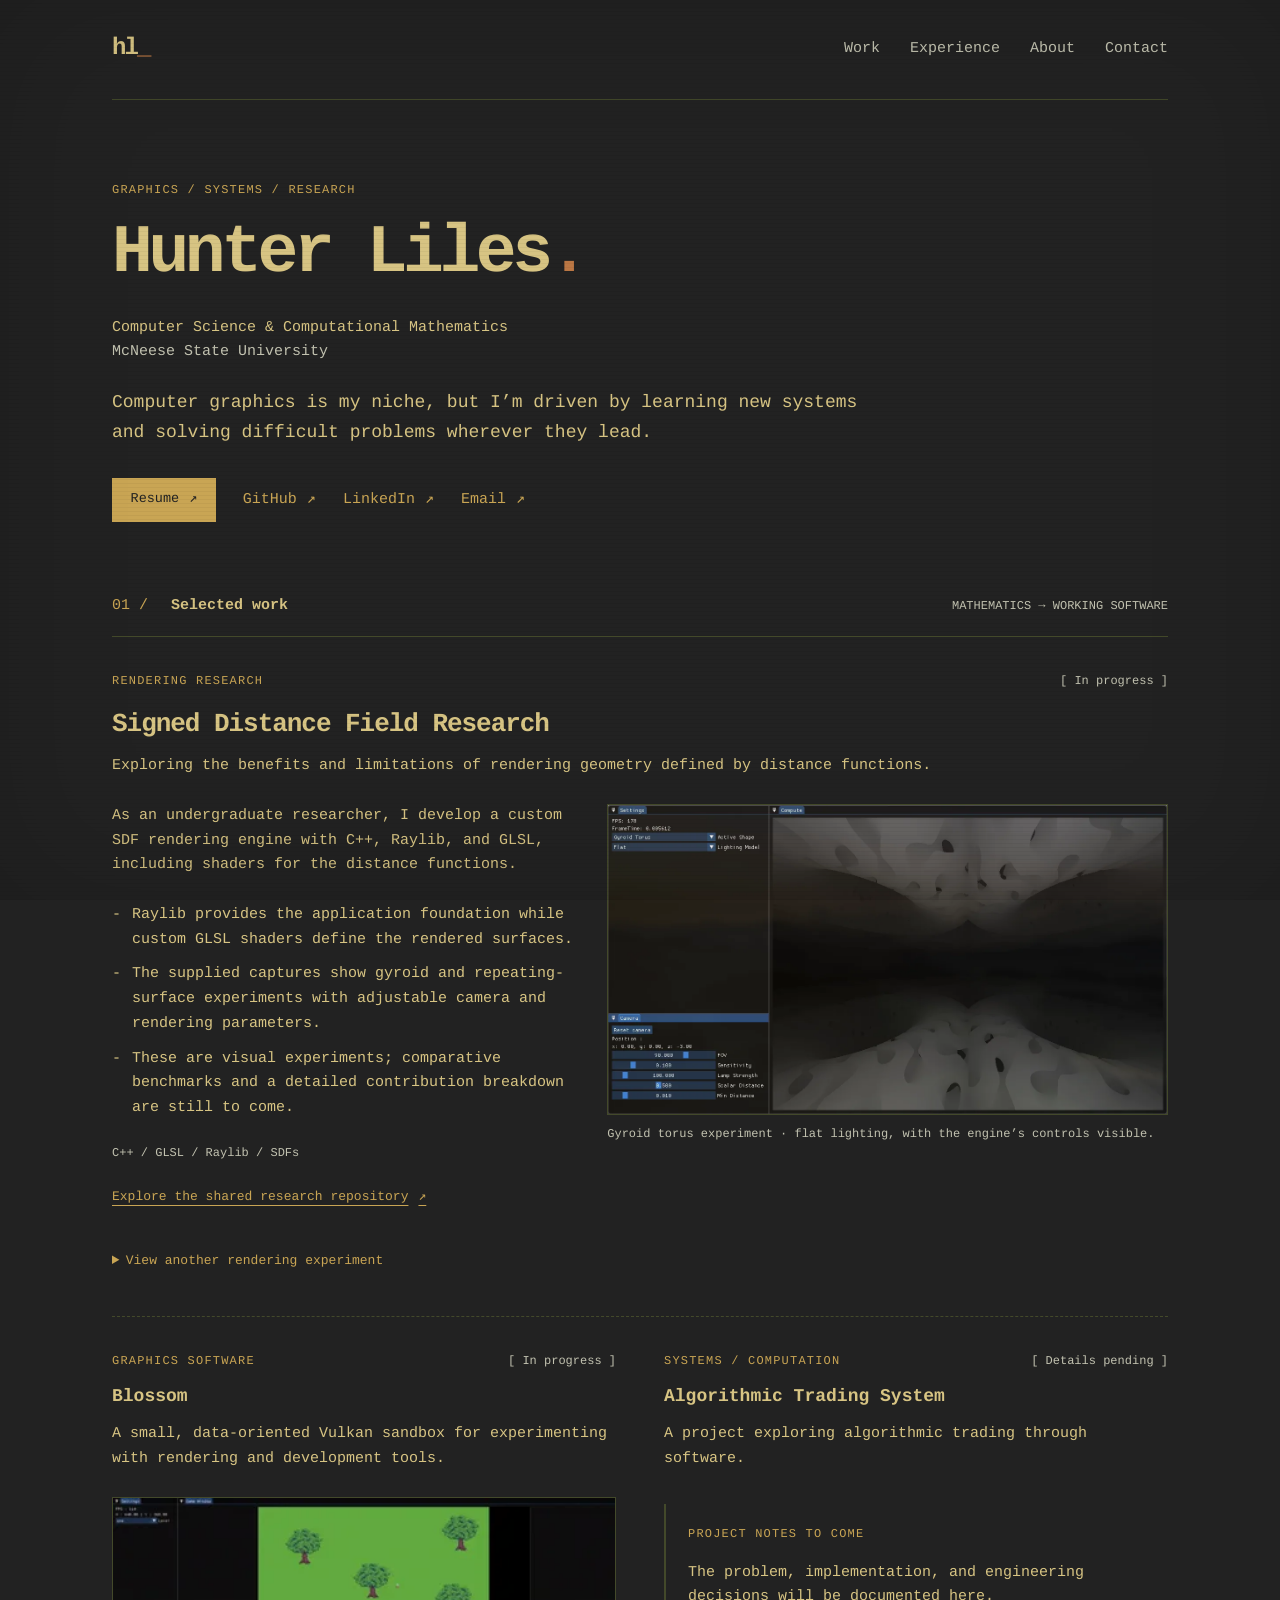
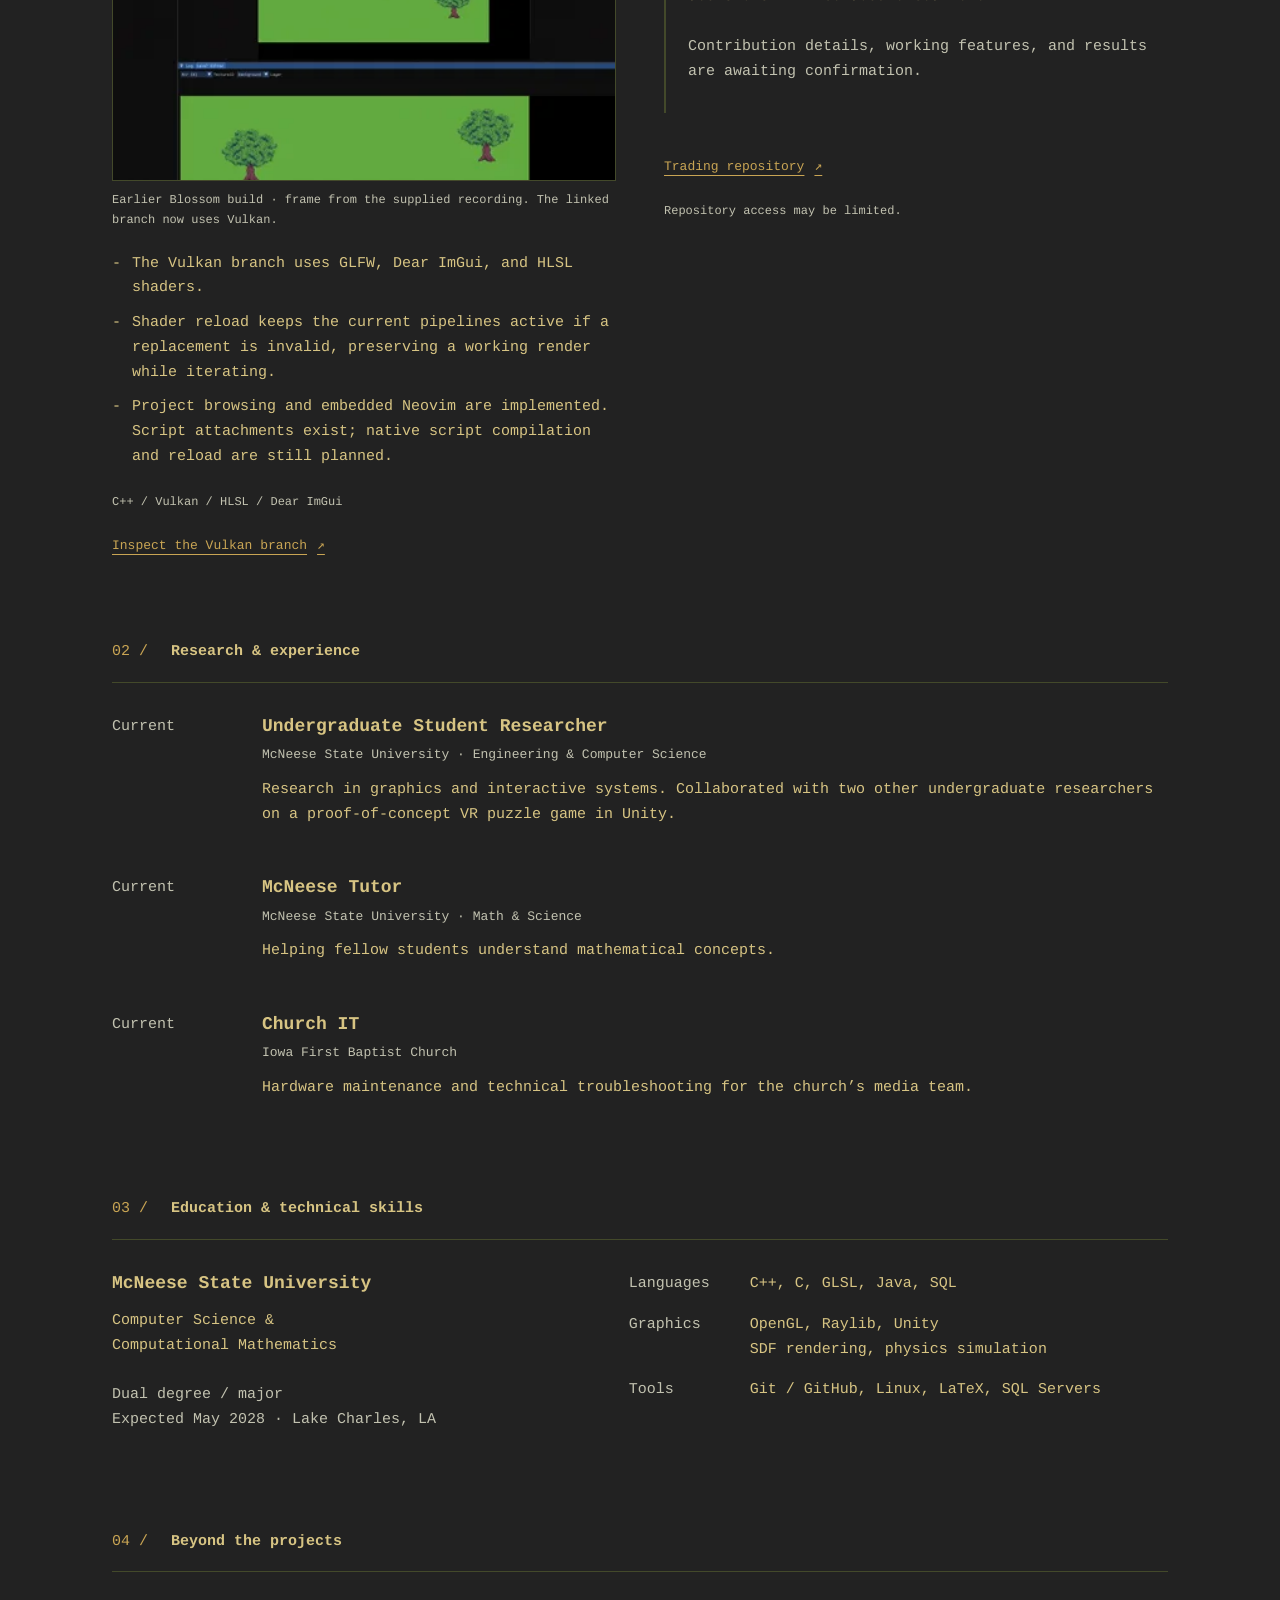
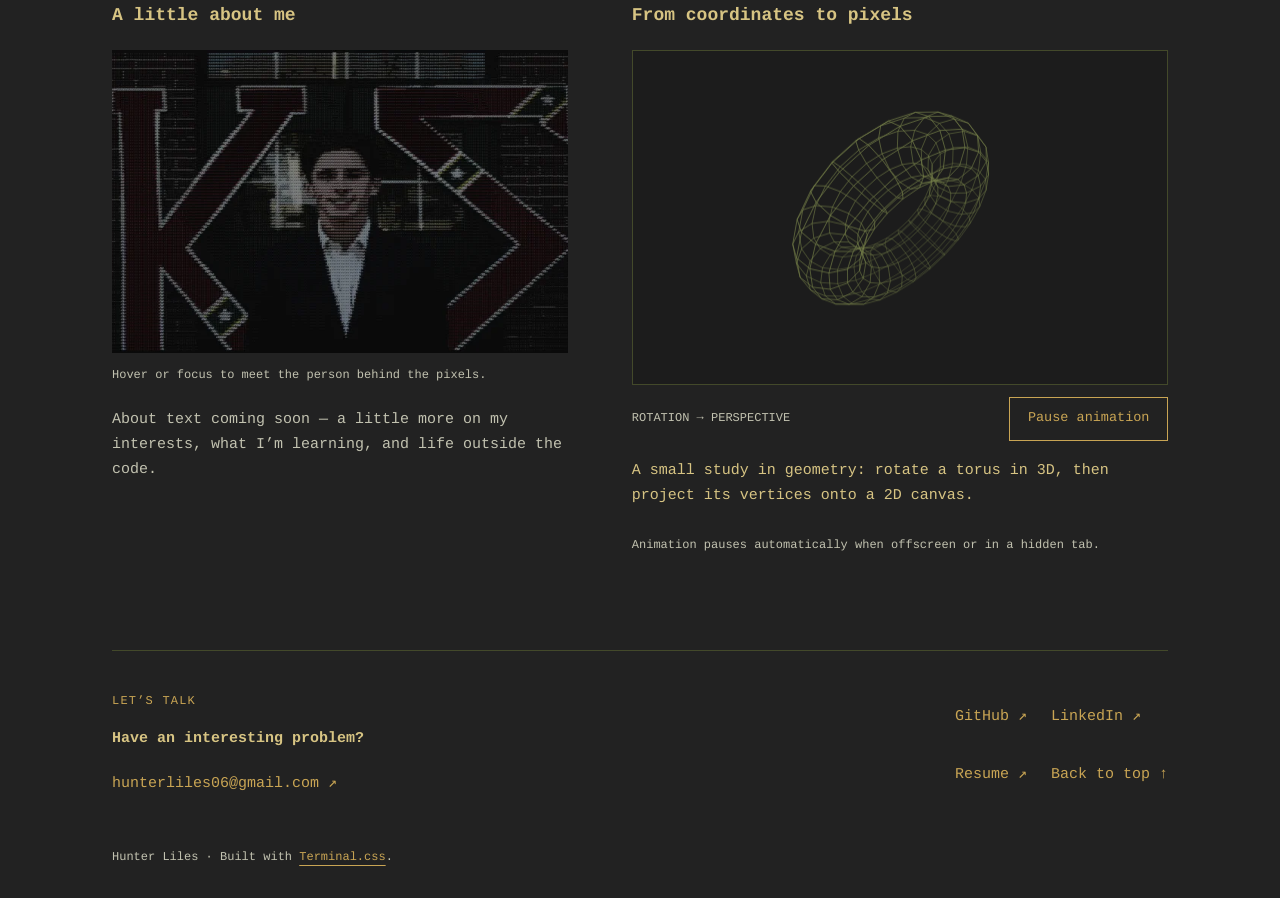
==== public/index.html @ a85fccaf "Redid the portfolio website with a new responsive layout, updated project sections, and a Miasma col" ====
<!doctype html>
<html lang="en">
  <head>
    <meta charset="utf-8" />
    <meta name="viewport" content="width=device-width, initial-scale=1" />
    <meta name="theme-color" content="#222222" />
    <title>Hunter Liles — Graphics, Systems &amp; Research</title>
    <meta
      name="description"
      content="Hunter Liles — Computer Science and Computational Mathematics at McNeese State University. Selected work in SDF rendering, graphics software, and systems."
    />
    <meta
      property="og:title"
      content="Hunter Liles — Graphics, Systems &amp; Research"
    />
    <meta
      property="og:description"
      content="Computer graphics is my niche. Curiosity takes me further. Explore my projects, research, and experience."
    />
    <meta property="og:type" content="website" />
    <!-- Add canonical, og:url and an absolute og:image URL once the domain is confirmed. -->
    <link rel="icon" href="assets/favicon.svg" type="image/svg+xml" />
    <link rel="stylesheet" href="assets/vendor/terminal-0.7.5.min.css" />
    <link rel="stylesheet" href="style.css" />
    <script src="script.js" defer></script>
  </head>
  <body class="terminal">
    <a class="skip-link" href="#main">Skip to content</a>
    <div class="container">
      <header class="terminal-nav site-header">
        <a
          class="wordmark"
          href="#top"
          aria-label="hl — Hunter Liles, back to top"
          >hl<span aria-hidden="true">_</span></a
        >
        <nav class="terminal-menu" aria-label="Main navigation">
          <ul>
            <li><a href="#work">Work</a></li>
            <li><a href="#experience">Experience</a></li>
            <li><a href="#about">About</a></li>
            <li><a href="#contact">Contact</a></li>
          </ul>
        </nav>
      </header>
      <main id="main">
        <section class="intro" id="top" aria-labelledby="identity">
          <p class="eyebrow">GRAPHICS / SYSTEMS / RESEARCH</p>
          <h1 id="identity">Hunter Liles<span class="accent">.</span></h1>
          <p class="degree">
            Computer Science &amp; Computational Mathematics<br /><span
              class="muted"
              >McNeese State University</span
            >
          </p>
          <p class="positioning">
            Computer graphics is my niche, but I’m driven by learning new
            systems and solving difficult problems wherever they lead.
          </p>
          <div class="link-row" role="group" aria-label="Professional links">
            <a
              class="btn btn-primary btn-small"
              href="assets/documents/resume.pdf"
              >Resume <span aria-hidden="true">↗</span></a
            >
            <a href="https://github.com/HunterLiles"
              >GitHub <span aria-hidden="true">↗</span></a
            >
            <a href="https://www.linkedin.com/in/hunter-liles-128145332/"
              >LinkedIn <span aria-hidden="true">↗</span></a
            >
            <a href="mailto:hunterliles06@gmail.com"
              >Email <span aria-hidden="true">↗</span></a
            >
          </div>
        </section>

        <section id="work" class="section" aria-labelledby="work-heading">
          <div class="section-heading">
            <h2 id="work-heading">
              <span class="section-index">01 /</span> Selected work
            </h2>
            <span class="muted small">MATHEMATICS → WORKING SOFTWARE</span>
          </div>
          <article class="featured" aria-labelledby="sdf-heading">
            <div class="project-heading">
              <p class="eyebrow">RENDERING RESEARCH</p>
              <span class="status">In progress</span>
            </div>
            <h3 id="sdf-heading">Signed Distance Field Research</h3>
            <p class="project-summary">
              Exploring the benefits and limitations of rendering geometry
              defined by distance functions.
            </p>
            <div class="featured-grid">
              <div>
                <p>
                  As an undergraduate researcher, I develop a custom SDF
                  rendering engine with C++, Raylib, and GLSL, including shaders
                  for the distance functions.
                </p>
                <ul class="evidence">
                  <li>
                    Raylib provides the application foundation while custom GLSL
                    shaders define the rendered surfaces.
                  </li>
                  <li>
                    The supplied captures show gyroid and repeating-surface
                    experiments with adjustable camera and rendering parameters.
                  </li>
                  <li>
                    These are visual experiments; comparative benchmarks and a
                    detailed contribution breakdown are still to come.
                  </li>
                </ul>
                <p class="technologies">C++ / GLSL / Raylib / SDFs</p>
                <a
                  class="project-link"
                  href="https://github.com/daneboyd20001/SRPLightingEngine"
                  >Explore the shared research repository
                  <span aria-hidden="true">↗</span></a
                >
              </div>
              <figure class="project-media">
                <a
                  href="assets/images/sdf-gyroid.webp"
                  aria-label="View full-size SDF gyroid screenshot"
                  ><img
                    src="assets/images/sdf-gyroid.webp"
                    width="1272"
                    height="703"
                    loading="lazy"
                    decoding="async"
                    alt="SDF engine showing a gyroid torus interior beside camera and lighting controls."
                /></a>
                <figcaption>
                  Gyroid torus experiment · flat lighting, with the engine’s
                  controls visible.
                </figcaption>
              </figure>
            </div>
            <details class="more-evidence">
              <summary>View another rendering experiment</summary>
              <figure>
                <img
                  src="assets/images/sdf-surface.webp"
                  width="1273"
                  height="699"
                  loading="lazy"
                  decoding="async"
                  alt="Repeating undulating SDF surface with visible dark artifacts and camera controls."
                />
                <figcaption>
                  Repeating-surface experiment. Visible artifacts are part of
                  the supplied result; this is not a correctness or performance
                  benchmark.
                </figcaption>
              </figure>
            </details>
          </article>

          <div class="project-grid">
            <article aria-labelledby="blossom-heading">
              <div class="project-heading">
                <p class="eyebrow">GRAPHICS SOFTWARE</p>
                <span class="status">In progress</span>
              </div>
              <h3 id="blossom-heading">Blossom</h3>
              <p class="project-summary">
                A small, data-oriented Vulkan sandbox for experimenting with
                rendering and development tools.
              </p>
              <figure class="project-media">
                <img
                  src="assets/images/blossom.webp"
                  width="400"
                  height="225"
                  loading="lazy"
                  decoding="async"
                  alt="Earlier Blossom editor showing a two-dimensional scene of trees in two viewports."
                />
                <figcaption>
                  Earlier Blossom build · frame from the supplied recording. The
                  linked branch now uses Vulkan.
                </figcaption>
              </figure>
              <ul class="evidence">
                <li>
                  The Vulkan branch uses GLFW, Dear ImGui, and HLSL shaders.
                </li>
                <li>
                  Shader reload keeps the current pipelines active if a
                  replacement is invalid, preserving a working render while
                  iterating.
                </li>
                <li>
                  Project browsing and embedded Neovim are implemented. Script
                  attachments exist; native script compilation and reload are
                  still planned.
                </li>
              </ul>
              <p class="technologies">C++ / Vulkan / HLSL / Dear ImGui</p>
              <a
                class="project-link"
                href="https://github.com/HunterLiles/Blossom/tree/Vulkan"
                >Inspect the Vulkan branch <span aria-hidden="true">↗</span></a
              >
            </article>
            <article aria-labelledby="trading-heading">
              <div class="project-heading">
                <p class="eyebrow">SYSTEMS / COMPUTATION</p>
                <span class="status muted">Details pending</span>
              </div>
              <h3 id="trading-heading">Algorithmic Trading System</h3>
              <p class="project-summary">
                A project exploring algorithmic trading through software.
              </p>
              <div class="draft-copy">
                <p class="eyebrow">PROJECT NOTES TO COME</p>
                <p>
                  The problem, implementation, and engineering decisions will be
                  documented here.
                </p>
                <p class="muted">
                  Contribution details, working features, and results are
                  awaiting confirmation.
                </p>
              </div>
              <a
                class="project-link"
                href="https://github.com/HunterLiles/Trading"
                >Trading repository <span aria-hidden="true">↗</span></a
              >
              <p class="small muted availability-note">
                Repository access may be limited.
              </p>
            </article>
          </div>
        </section>

        <section
          id="experience"
          class="section"
          aria-labelledby="experience-heading"
        >
          <div class="section-heading">
            <h2 id="experience-heading">
              <span class="section-index">02 /</span> Research &amp; experience
            </h2>
          </div>
          <div class="experience-list">
            <article class="experience-row">
              <p class="muted">Current</p>
              <div>
                <h3>Undergraduate Student Researcher</h3>
                <p class="organization">
                  McNeese State University · Engineering &amp; Computer Science
                </p>
                <p>
                  Research in graphics and interactive systems. Collaborated
                  with two other undergraduate researchers on a proof-of-concept
                  VR puzzle game in Unity.
                </p>
              </div>
            </article>
            <article class="experience-row">
              <p class="muted">Current</p>
              <div>
                <h3>McNeese Tutor</h3>
                <p class="organization">
                  McNeese State University · Math &amp; Science
                </p>
                <p>Helping fellow students understand mathematical concepts.</p>
              </div>
            </article>
            <article class="experience-row">
              <p class="muted">Current</p>
              <div>
                <h3>Church IT</h3>
                <p class="organization">Iowa First Baptist Church</p>
                <p>
                  Hardware maintenance and technical troubleshooting for the
                  church’s media team.
                </p>
              </div>
            </article>
          </div>
        </section>

        <section class="section" aria-labelledby="education-heading">
          <div class="section-heading">
            <h2 id="education-heading">
              <span class="section-index">03 /</span> Education &amp; technical
              skills
            </h2>
          </div>
          <div class="qualifications-grid">
            <div>
              <h3>McNeese State University</h3>
              <p>Computer Science &amp;<br />Computational Mathematics</p>
              <p class="muted">
                Dual degree / major<br />Expected May 2028 · Lake Charles, LA
              </p>
            </div>
            <dl class="skills">
              <div>
                <dt>Languages</dt>
                <dd>C++, C, GLSL, Java, SQL</dd>
              </div>
              <div>
                <dt>Graphics</dt>
                <dd>
                  OpenGL, Raylib, Unity<br />SDF rendering, physics simulation
                </dd>
              </div>
              <div>
                <dt>Tools</dt>
                <dd>Git / GitHub, Linux, LaTeX, SQL Servers</dd>
              </div>
            </dl>
          </div>
        </section>

        <section id="about" class="section" aria-labelledby="about-heading">
          <div class="section-heading">
            <h2 id="about-heading">
              <span class="section-index">04 /</span> Beyond the projects
            </h2>
          </div>
          <div class="about-grid">
            <div>
              <h3>A little about me</h3>
              <a
                class="portrait"
                href="assets/images/headshot.webp"
                aria-label="View Hunter Liles’s photograph"
                ><img
                  class="portrait-photo"
                  src="assets/images/headshot.webp"
                  width="720"
                  height="480"
                  loading="lazy"
                  decoding="async"
                  alt="Hunter Liles in a suit in front of a university display." /><img
                  class="portrait-ascii"
                  src="assets/images/headshot-ascii.webp"
                  width="720"
                  height="402"
                  loading="lazy"
                  decoding="async"
                  alt=""
                  aria-hidden="true"
              /></a>
              <p class="small muted portrait-hint">
                Hover or focus to meet the person behind the pixels.
              </p>
              <p class="muted">
                About text coming soon — a little more on my interests, what I’m
                learning, and life outside the code.
              </p>
            </div>
            <div class="renderer" id="renderer">
              <h3>From coordinates to pixels</h3>
              <div class="renderer-stage">
                <img
                  id="renderer-fallback"
                  src="assets/renderer-static.svg"
                  width="560"
                  height="350"
                  loading="lazy"
                  alt="Static wireframe torus illustrating projected three-dimensional geometry."
                /><canvas
                  id="renderer-canvas"
                  width="560"
                  height="350"
                  aria-label="A rotating wireframe torus projected onto a two-dimensional canvas"
                  role="img"
                  hidden
                ></canvas>
              </div>
              <div class="renderer-controls">
                <span class="small muted">ROTATION → PERSPECTIVE</span
                ><button
                  id="renderer-toggle"
                  class="btn btn-ghost btn-primary btn-small"
                  type="button"
                  hidden
                >
                  Pause animation
                </button>
              </div>
              <p>
                A small study in geometry: rotate a torus in 3D, then project
                its vertices onto a 2D canvas.
              </p>
              <p class="small muted" id="renderer-status">
                Static preview. Animation is an optional enhancement.
              </p>
            </div>
          </div>
        </section>
      </main>
      <footer id="contact" class="site-footer">
        <div>
          <p class="eyebrow">LET’S TALK</p>
          <h2>Have an interesting problem?</h2>
          <a class="email-link" href="mailto:hunterliles06@gmail.com"
            >hunterliles06@gmail.com <span aria-hidden="true">↗</span></a
          >
        </div>
        <div class="footer-links">
          <a href="https://github.com/HunterLiles">GitHub ↗</a
          ><a href="https://www.linkedin.com/in/hunter-liles-128145332/"
            >LinkedIn ↗</a
          ><a href="assets/documents/resume.pdf">Resume ↗</a
          ><a href="#top">Back to top ↑</a>
        </div>
        <p class="small muted footer-note">
          Hunter Liles · Built with
          <a href="https://terminalcss.xyz/">Terminal.css</a>.
        </p>
      </footer>
    </div>
  </body>
</html>
---- public/assets/vendor/terminal-0.7.5.min.css ----
:root{--global-font-size:15px;--global-line-height:1.4em;--global-space:10px;--font-stack:"Menlo", "Monaco", "Lucida Console", "Liberation Mono", "DejaVu Sans Mono", "Bitstream Vera Sans Mono", "Courier New", serif;--mono-font-stack:"Menlo", "Monaco", "Lucida Console", "Liberation Mono", "DejaVu Sans Mono", "Bitstream Vera Sans Mono", "Courier New", serif;--background-color:#fff;--page-width:60em;--font-color:#151515;--invert-font-color:#fff;--primary-color:#1a95e0;--secondary-color:#727578;--error-color:#d20962;--progress-bar-background:#727578;--progress-bar-fill:#151515;--code-bg-color:#e8eff2;--input-style:solid;--display-h1-decoration:none;--block-background-color:var(--background-color)}*{box-sizing:border-box;text-rendering:geometricprecision}*::selection{background:var(--primary-color);color:var(--invert-font-color)}body{font-size:var(--global-font-size);color:var(--font-color);line-height:var(--global-line-height);margin:0;font-family:var(--font-stack);word-wrap:break-word;background-color:var(--background-color)}h1,h2,h3,h4,h5,h6,.logo{line-height:var(--global-line-height)}a{cursor:pointer;color:var(--primary-color);text-decoration:none}a:hover{background-color:var(--primary-color);color:var(--invert-font-color)}em{font-size:var(--global-font-size);font-style:italic;font-family:var(--font-stack);color:var(--font-color)}blockquote,code,em,strong{line-height:var(--global-line-height)}blockquote,code,footer,h1,h2,h3,h4,h5,h6,header,li,ol,p,section,ul,.logo{float:none;margin:0;padding:0}blockquote,h1,ol,p,ul,.logo{margin-top:calc(var(--global-space) * 2);margin-bottom:calc(var(--global-space) * 2)}h1,.logo{position:relative;padding:calc(var(--global-space) * 2)0;margin:0;overflow:hidden;font-weight:600}h1::after{content:"====================================================================================================";position:absolute;bottom:5px;left:0;display:var(--display-h1-decoration)}h1+*,.logo+*{margin-top:0}h2,h3,h4,h5,h6{position:relative;margin-bottom:var(--global-line-height);font-weight:600}blockquote{position:relative;padding-left:calc(var(--global-space) * 2);overflow:hidden}blockquote::after{content:">\A>\A>\A>\A>\A>\A>\A>\A>\A>\A>\A>\A>\A>\A>\A>\A>\A>\A>\A>\A>\A>\A>\A>\A>\A>\A>\A>\A>\A>\A>\A>\A>\A>\A>\A>\A>\A>\A>\A>\A>\A>\A>\A>\A>\A>\A>\A>\A>\A>\A>\A>\A>\A>\A>\A>\A>\A>\A>\A>\A>\A>\A>\A>\A>\A>\A>\A>\A>\A>\A>\A>\A>\A>\A>\A>\A>\A>\A>\A>\A>\A>\A>\A>\A>\A>\A>\A>\A>\A>\A>\A>\A>\A>\A>\A>\A>\A>\A>\A>";white-space:pre;position:absolute;top:0;left:0;line-height:var(--global-line-height);color:#9ca2ab}blockquote>*:last-child{margin-bottom:0}code{font-weight:inherit;background-color:var(--code-bg-color);font-family:var(--mono-font-stack)}code::after,code::before{content:"`";display:inline}pre code::after,pre code::before{content:""}pre{display:block;word-break:break-all;word-wrap:break-word;color:var(--secondary-color);background-color:var(--block-background-color);border:1px solid var(--secondary-color);padding:var(--global-space);white-space:pre-wrap;white-space:-moz-pre-wrap;white-space:-o-pre-wrap}pre code{overflow-x:scroll;padding:0;margin:0;display:inline-block;min-width:100%;font-family:var(--mono-font-stack);background-color:var(--block-background-color)}.terminal blockquote,.terminal h1,.terminal h2,.terminal h3,.terminal h4,.terminal h5,.terminal h6,.terminal strong,.terminal .logo{font-size:var(--global-font-size);font-style:normal;font-family:var(--font-stack)}.terminal code{font-size:var(--global-font-size);font-style:normal}.terminal-prompt{position:relative;white-space:nowrap}.terminal-prompt::before{content:"> "}.terminal-prompt::after{content:"";animation:cursor 800ms infinite;background:var(--primary-color);border-radius:0;display:inline-block;height:1em;margin-left:.2em;width:3px;bottom:-2px;position:relative}@keyframes cursor{0%{opacity:0}50%{opacity:1}100%{opacity:0}}@keyframes cursor{0%{opacity:0}50%{opacity:1}100%{opacity:0}}li,li>ul>li{position:relative;display:block;padding-left:calc(var(--global-space) * 2)}nav>ul>li{padding-left:0}li::after{position:absolute;top:0;left:0}ul>li::after{content:"-"}nav ul>li::after{content:""}ol li::before{content:counters(item,".")". ";counter-increment:item}ol ol li::before{content:counters(item,".")" ";counter-increment:item}.terminal-menu li::after,.terminal-menu li::before{display:none}ol{counter-reset:item}ol li:nth-child(n+10)::after{left:-7px}ol ol{margin-top:0;margin-bottom:0}.terminal-menu{width:100%}.terminal-nav{display:flex;flex-direction:column;align-items:flex-start}ul ul{margin-top:0;margin-bottom:0}.terminal-menu ul{list-style-type:none;padding:0!important;display:flex;flex-direction:column;width:100%;flex-grow:1;font-size:var(--global-font-size);margin-top:0}.terminal-menu li{display:flex;margin:0 0 .5em;padding:0}ol.terminal-toc li{border-bottom:1px dotted var(--secondary-color);padding:0;margin-bottom:15px}.terminal-menu li:last-child{margin-bottom:0}ol.terminal-toc li a{margin:4px 4px 4px 0;background:var(--background-color);position:relative;top:6px;text-align:left;padding-right:4px}.terminal-menu li a:not(.btn){text-decoration:none;display:block;width:100%;border:none;color:var(--secondary-color)}.terminal-menu li a.active{color:var(--font-color)}.terminal-menu li a:hover{background:0 0;color:inherit}ol.terminal-toc li::before{content:counters(item,".")". ";counter-increment:item;position:absolute;right:0;background:var(--background-color);padding:4px 0 4px 4px;bottom:-8px}ol.terminal-toc li a:hover{background:var(--primary-color);color:var(--invert-font-color)}hr{position:relative;overflow:hidden;margin:calc(var(--global-space) * 4)0;border:0;border-bottom:1px dashed var(--secondary-color)}p{margin:0 0 var(--global-line-height)}.container{max-width:var(--page-width)}.container,.container-fluid{margin:0 auto;padding:0 calc(var(--global-space) * 2)}img{max-width:100%}.progress-bar{height:8px;background-color:var(--progress-bar-background);margin:12px 0}.progress-bar.progress-bar-show-percent{margin-top:38px}.progress-bar-filled{background-color:var(--progress-bar-fill);height:100%;transition:width .3s ease;position:relative;width:0}.progress-bar-filled::before{content:"";border:6px solid transparent;border-top-color:var(--progress-bar-fill);position:absolute;top:-6px;right:-6px}.progress-bar-filled::after{color:var(--progress-bar-fill);content:attr(data-filled);display:block;font-size:12px;white-space:nowrap;position:absolute;border:6px solid transparent;top:-32px;right:0;transform:translateX(50%)}.progress-bar-no-arrow>.progress-bar-filled::before,.progress-bar-no-arrow>.progress-bar-filled::after{content:"";display:none;visibility:hidden;opacity:0}table{width:100%;border-collapse:collapse;margin:var(--global-line-height)0;color:var(--font-color);font-size:var(--global-font-size)}table td,table th{vertical-align:top;border:1px solid var(--font-color);line-height:var(--global-line-height);padding:calc(var(--global-space)/2);font-size:1em}table thead tr th{font-size:1em;vertical-align:middle;font-weight:700}table tfoot tr th{font-weight:500}table caption{font-size:1em;margin:0 0 1em}.form{width:100%}fieldset{border:1px solid var(--font-color);padding:1em}label{font-size:1em;color:var(--font-color)}input[type=email],input[type=text],input[type=number],input[type=password],input[type=search],input[type=date],input[type=time]{border:1px var(--input-style)var(--font-color);width:100%;padding:.7em .5em;font-size:1em;font-family:var(--font-stack);-webkit-appearance:none;-moz-appearance:none;appearance:none;border-radius:0}input[type=email]:active,input[type=text]:active,input[type=number]:active,input[type=password]:active,input[type=search]:active,input[type=date]:active,input[type=time]:active,input[type=email]:focus,input[type=text]:focus,input[type=number]:focus,input[type=password]:focus,input[type=search]:focus,input[type=date]:focus,input[type=time]:focus{outline:none;-webkit-appearance:none;-moz-appearance:none;appearance:none;border:1px solid var(--font-color)}input[type=text]:not(:placeholder-shown):invalid,input[type=email]:not(:placeholder-shown):invalid,input[type=password]:not(:placeholder-shown):invalid,input[type=search]:not(:placeholder-shown):invalid,input[type=number]:not(:placeholder-shown):invalid,input[type=date]:not(:placeholder-shown):invalid,input[type=time]:not(:placeholder-shown):invalid{border-color:var(--error-color)}input,textarea{color:var(--font-color);background-color:var(--background-color)}input::placeholder,textarea::placeholder{color:var(--secondary-color)!important;opacity:1}textarea{height:auto;width:100%;resize:none;border:1px var(--input-style)var(--font-color);padding:.5em;font-size:1em;font-family:var(--font-stack);appearance:none;border-radius:0}textarea:focus{outline:none;-webkit-appearance:none;-moz-appearance:none;appearance:none;border:1px solid var(--font-color)}textarea:not(:placeholder-shown):invalid{border-color:var(--error-color)}select{border:1px var(--input-style)var(--font-color);width:100%;padding:.7em .5em;font-size:1em;font-family:var(--font-stack);color:var(--font-color);border-radius:0;-webkit-appearance:none;-moz-appearance:none;background-color:var(--background-color);background-image:url("data:image/svg+xml;utf8,<svg fill='currentColor' height='24' viewBox='0 0 24 24' width='24' xmlns='http://www.w3.org/2000/svg'><path d='M7 10l5 5 5-5z'/><path d='M0 0h24v24H0z' fill='none'/></svg>");background-repeat:no-repeat;background-position:right .5em bottom .5em}input:-webkit-autofill,input:-webkit-autofill:hover,input:-webkit-autofill:focus textarea:-webkit-autofill,textarea:-webkit-autofill:hover textarea:-webkit-autofill:focus,select:-webkit-autofill,select:-webkit-autofill:hover,select:-webkit-autofill:focus{border:1px solid var(--font-color);-webkit-text-fill-color:var(--font-color);box-shadow:0 0 0 1e3px var(--invert-font-color)inset;transition:background-color 5e3s ease-in-out 0s}.form-group{margin-bottom:var(--global-line-height);overflow:auto}.btn{border-style:solid;border-width:1px;display:inline-flex;-ms-flex-align:center;align-items:center;-ms-flex-pack:center;justify-content:center;cursor:pointer;outline:none;padding:.65em 2em;font-size:1em;font-family:inherit;user-select:none;position:relative;z-index:1}.btn:active{box-shadow:none}.btn.btn-ghost{border-color:var(--font-color);color:var(--font-color);background-color:initial}.btn.btn-ghost:focus,.btn.btn-ghost:hover{border-color:var(--tertiary-color);color:var(--tertiary-color);z-index:2}.btn.btn-ghost:hover{background-color:initial}.btn-block{width:100%;display:flex}.btn-default{background-color:var(--font-color);border-color:var(--invert-font-color);color:var(--invert-font-color)}.btn-default:hover,.btn-default:focus:not(.btn-ghost){background-color:var(--secondary-color);color:var(--invert-font-color)}.btn-default.btn-ghost:focus,.btn-default.btn-ghost:hover{border-color:var(--secondary-color);color:var(--secondary-color);z-index:2}.btn-error{color:var(--invert-font-color);background-color:var(--error-color);border:1px solid var(--error-color)}.btn-error:hover,.btn-error:focus:not(.btn-ghost){background-color:var(--error-color);border-color:var(--error-color)}.btn-error.btn-ghost{border-color:var(--error-color);color:var(--error-color)}.btn-error.btn-ghost:focus,.btn-error.btn-ghost:hover{border-color:var(--error-color);color:var(--error-color);z-index:2}.btn-primary{color:var(--invert-font-color);background-color:var(--primary-color);border:1px solid var(--primary-color)}.btn-primary:hover,.btn-primary:focus:not(.btn-ghost){background-color:var(--primary-color);border-color:var(--primary-color)}.btn-primary.btn-ghost{border-color:var(--primary-color);color:var(--primary-color)}.btn-primary.btn-ghost:focus,.btn-primary.btn-ghost:hover{border-color:var(--primary-color);color:var(--primary-color);z-index:2}.btn-small{padding:.5em 1.3em!important;font-size:.9em!important}.btn-group{overflow:auto}.btn-group .btn{float:left}.btn-group .btn-ghost:not(:first-child){margin-left:-1px}.terminal-card{border:1px solid var(--secondary-color)}.terminal-card>header{color:var(--invert-font-color);text-align:center;background-color:var(--secondary-color);padding:.5em 0}.terminal-card>div:first-of-type{padding:var(--global-space)}.terminal-timeline{position:relative;padding-left:70px}.terminal-timeline::before{content:' ';background:var(--secondary-color);display:inline-block;position:absolute;left:35px;width:2px;height:100%;z-index:400}.terminal-timeline .terminal-card{margin-bottom:25px}.terminal-timeline .terminal-card::before{content:' ';background:var(--invert-font-color);border:2px solid var(--secondary-color);display:inline-block;position:absolute;margin-top:25px;left:26px;width:15px;height:15px;z-index:400}.terminal-alert{color:var(--font-color);padding:1em;border:1px solid var(--font-color);margin-bottom:var(--global-space)}.terminal-alert-error{color:var(--error-color);border-color:var(--error-color)}.terminal-alert-primary{color:var(--primary-color);border-color:var(--primary-color)}@media screen and (min-width:960px){label{display:block;width:100%}pre::-webkit-scrollbar{height:3px}}@media screen and (min-width:480px){form{width:100%}}@media screen and (min-width:30rem){.terminal-nav{flex-direction:row;align-items:center}.terminal-menu ul{flex-direction:row;place-items:center flex-end;justify-content:flex-end;margin-top:calc(var(--global-space) * 2)}.terminal-menu li{margin:0 2em 0 0}.terminal-menu li:last-child{margin-right:0}}.terminal-media:not(:last-child){margin-bottom:1.25rem}.terminal-media-left{padding-right:var(--global-space)}.terminal-media-left,.terminal-media-right{display:table-cell;vertical-align:top}.terminal-media-right{padding-left:var(--global-space)}.terminal-media-body{display:table-cell;vertical-align:top}.terminal-media-heading{font-size:1em;font-weight:700}.terminal-media-content{margin-top:.3rem}.terminal-placeholder{background-color:var(--secondary-color);text-align:center;color:var(--font-color);font-size:1rem;border:1px solid var(--secondary-color)}figure>img{padding:0}.terminal-avatarholder{width:calc(var(--global-space) * 5);height:calc(var(--global-space) * 5)}.terminal-avatarholder img{padding:0}figure{margin:0}figure>figcaption{color:var(--secondary-color);text-align:center}.terminal-banner{background-color:var(--font-color);color:var(--invert-font-color);padding:calc(var(--global-space) * 2);width:100%;display:flex;flex-direction:column;gap:1rem}.terminal-banner>.container{max-width:var(--page-width)}.terminal-banner>.container,.terminal-banner>.container-fluid{margin:0 auto;padding:0}@media screen and (min-width:30rem){.terminal-banner{flex-direction:row}}.hljs{display:block;overflow-x:auto;padding:.5em;background:var(--block-background-color);color:var(--font-color)}.hljs-comment,.hljs-quote{color:var(--secondary-color)}.hljs-variable{color:var(--font-color)}.hljs-keyword,.hljs-selector-tag,.hljs-built_in,.hljs-name,.hljs-tag{color:var(--primary-color)}.hljs-string,.hljs-title,.hljs-section,.hljs-attribute,.hljs-literal,.hljs-template-tag,.hljs-template-variable,.hljs-type,.hljs-addition{color:var(--secondary-color)}.hljs-string{color:var(--secondary-color)}.hljs-deletion,.hljs-selector-attr,.hljs-selector-pseudo,.hljs-meta{color:var(--primary-color)}.hljs-doctag{color:var(--secondary-color)}.hljs-attr{color:var(--primary-color)}.hljs-symbol,.hljs-bullet,.hljs-link{color:var(--primary-color)}.hljs-emphasis{font-style:italic}.hljs-strong{font-weight:700}
---- public/style.css ----
:root {
  /* Miasma.nvim: charcoal, parchment, fog, muted gold, rust, and moss. */
  --background-color: #222222;
  --font-color: #d7c483;
  --invert-font-color: #222222;
  --primary-color: #c9a554;
  --secondary-color: #c2c2b0;
  --tertiary-color: #d7c483;
  --code-bg-color: #1c1c1c;
  --warm-color: #c9a554;
  --rust-color: #bb7744;
  --global-font-size: 15px;
  --global-line-height: 1.65em;
  --page-width: 1120px;
  --rule-color: #43492a;
}
html { scroll-padding-top: 24px; }
body::after {
  content: "";
  position: fixed;
  inset: 0;
  z-index: 5;
  pointer-events: none;
  background: repeating-linear-gradient(transparent 0 3px, #0000000a 3px 4px);
  box-shadow: inset 0 0 140px #00000024;
}
[hidden] { display: none !important; }
a:focus-visible, button:focus-visible, summary:focus-visible {
  outline: 2px solid var(--primary-color);
  outline-offset: 5px;
}
a { text-underline-offset: 5px; }
.container { padding-inline: 32px; }
.muted, .technologies { color: var(--secondary-color); }
.accent { color: var(--rust-color); }
.section-index { color: var(--primary-color); }
.small, .eyebrow, .status, .technologies { font-size: 12px; }
.eyebrow { color: var(--warm-color); letter-spacing: .1em; margin-bottom: 14px; }
.skip-link { position: absolute; top: 12px; left: 20px; transform: translateY(-180%); z-index: 10; padding: 12px; background: var(--background-color); }
.skip-link:focus { transform: translateY(0); }
.site-header { min-height: 100px; border-bottom: 1px solid var(--rule-color); gap: 32px; }
.wordmark { font-size: 24px; font-weight: bold; letter-spacing: -.08em; color: var(--font-color); }
.wordmark span { color: var(--rust-color); }
.terminal-menu ul { margin: 0; }
.terminal-menu li a { min-height: 44px; display: flex !important; align-items: center; }
.intro { padding: 78px 0 72px; max-width: 820px; }
.terminal h1 { font-size: clamp(38px, 6vw, 68px); letter-spacing: -.065em; line-height: 1.1; padding: 0 0 24px; }
.degree { margin-bottom: 24px; }
.positioning { font-size: 18px; line-height: 1.65; max-width: 760px; }
.link-row { display: flex; flex-wrap: wrap; align-items: center; gap: 12px 27px; margin-top: 28px; }
.link-row a, .footer-links a, .project-link { display: inline-flex; align-items: center; gap: 10px; min-height: 44px; }
.section { margin-bottom: 72px; }
.section-heading { display: flex; align-items: baseline; justify-content: space-between; flex-wrap: wrap; gap: 10px 20px; border-bottom: 1px solid var(--rule-color); padding-bottom: 17px; margin-bottom: 32px; }
.section-heading h2 { margin: 0; }
.section-index { margin-right: 14px; font-weight: normal; }
.terminal h3 { font-size: 18px; line-height: 1.4; margin-bottom: 12px; }
.featured > h3 { font-size: 26px; letter-spacing: -.04em; }
.project-heading { display: flex; flex-wrap: wrap; justify-content: space-between; align-items: baseline; gap: 8px; margin-bottom: 12px; }
.project-heading .eyebrow { margin: 0; }
.status { color: var(--secondary-color); }
.status::before { content: "[ "; }
.status::after { content: " ]"; }
.project-summary { color: var(--font-color); margin-bottom: 25px; }
.featured-grid { display: grid; grid-template-columns: .95fr 1.15fr; gap: 32px; align-items: start; }
.project-media img { width: 100%; height: auto; display: block; border: 1px solid var(--rule-color); }
.project-media a { display: block; }
figure > figcaption { text-align: left; font-size: 12px; line-height: 1.6; margin-top: 10px; }
.evidence { margin-top: 16px; margin-bottom: 20px; }
.evidence li { margin-bottom: 10px; }
.technologies { margin-bottom: 10px; }
.project-link { text-decoration: underline; font-size: 13px; }
.more-evidence { margin-top: 20px; }
summary { cursor: pointer; color: var(--primary-color); min-height: 44px; padding: 9px 0; font-size: 13px; }
.more-evidence figure { max-width: 780px; margin-top: 12px; }
.more-evidence img { width: 100%; height: auto; display: block; }
.project-grid { display: grid; grid-template-columns: 1fr 1fr; gap: 48px; margin-top: 32px; padding-top: 32px; border-top: 1px dashed var(--rule-color); }
.project-grid .project-media { margin-bottom: 22px; }
.draft-copy { border-left: 2px solid var(--rule-color); padding: 18px 0 4px 22px; margin: 32px 0; }
.availability-note { margin-top: 10px; }
.experience-row { display: grid; grid-template-columns: 130px 1fr; gap: 20px; padding: 0 0 24px; }
.experience-row:last-child { padding-bottom: 0; }
.experience-row h3 { margin-bottom: 3px; }
.organization { color: var(--secondary-color); font-size: 13px; margin-bottom: 10px; }
.qualifications-grid { display: grid; grid-template-columns: 1fr 1.15fr; gap: 48px; }
.skills { margin: 0; }
.skills > div { display: grid; grid-template-columns: 105px 1fr; gap: 16px; margin-bottom: 16px; }
.skills dt { color: var(--secondary-color); }
.skills dd { margin: 0; }
.about-grid { display: grid; grid-template-columns: .85fr 1fr; gap: 64px; }
.portrait { display: block; position: relative; width: 100%; aspect-ratio: 3 / 2; background: #1c1c1c; margin: 20px 0 10px; }
.portrait img { display: block; position: absolute; width: 100%; height: 100%; object-fit: cover; }
.portrait-ascii { transition: opacity 240ms ease; }
.portrait:hover .portrait-ascii, .portrait:focus-visible .portrait-ascii { opacity: 0; }
.portrait-hint { margin-bottom: 20px; }
.renderer-stage { position: relative; aspect-ratio: 8 / 5; background: #1c1c1c; border: 1px solid var(--rule-color); margin-top: 20px; }
.renderer-stage canvas, .renderer-stage img { width: 100%; height: 100%; display: block; }
.renderer-controls { display: flex; align-items: center; justify-content: space-between; flex-wrap: wrap; gap: 10px; margin: 12px 0 18px; }
.renderer-controls button { min-height: 44px; }
.site-footer { border-top: 1px solid var(--rule-color); padding: 38px 0 28px; display: grid; grid-template-columns: 1fr auto; gap: 24px; }
.site-footer h2 { margin-bottom: 12px; }
.email-link { display: inline-block; padding-block: 8px; overflow-wrap: anywhere; }
.footer-links { display: grid; grid-template-columns: auto auto; gap: 0 24px; }
.footer-note { grid-column: 1 / -1; margin: 16px 0 0; }
.footer-note a { text-decoration: underline; }
@media (max-width: 800px) {
  .featured-grid { grid-template-columns: 1fr; }
  .featured-grid .project-media { max-width: 650px; }
  .project-grid { gap: 28px; }
  .qualifications-grid, .about-grid { gap: 32px; }
  .skills > div { grid-template-columns: 1fr; gap: 3px; }
  .section-heading > .small { display: none; }
}
@media (max-width: 600px) {
  .container { padding-inline: 20px; }
  .site-header { min-height: 100px; flex-direction: row; align-items: center; gap: 20px; }
  .terminal-menu ul { display: grid; grid-template-columns: auto auto; justify-content: end; gap: 0 18px; }
  .terminal-menu li { margin: 0; }
  .intro { padding: 48px 0; }
  .positioning { font-size: 16px; }
  .project-grid, .qualifications-grid, .about-grid { grid-template-columns: 1fr; gap: 36px; }
  .section { margin-bottom: 48px; }
  .section-heading { margin-bottom: 24px; }
  .experience-row { grid-template-columns: 1fr; gap: 0; }
  .experience-row > p { font-size: 12px; margin-bottom: 5px; }
  .skills > div { grid-template-columns: 85px 1fr; gap: 12px; }
  .site-footer { grid-template-columns: 1fr; }
  .footer-links { display: flex; flex-wrap: wrap; gap: 0 22px; }
}
@media (hover: none), (pointer: coarse) {
  .portrait .portrait-ascii, .portrait-hint { display: none; }
}
@media (prefers-reduced-motion: reduce) {
  *, *::before, *::after { transition: none !important; animation: none !important; }
}
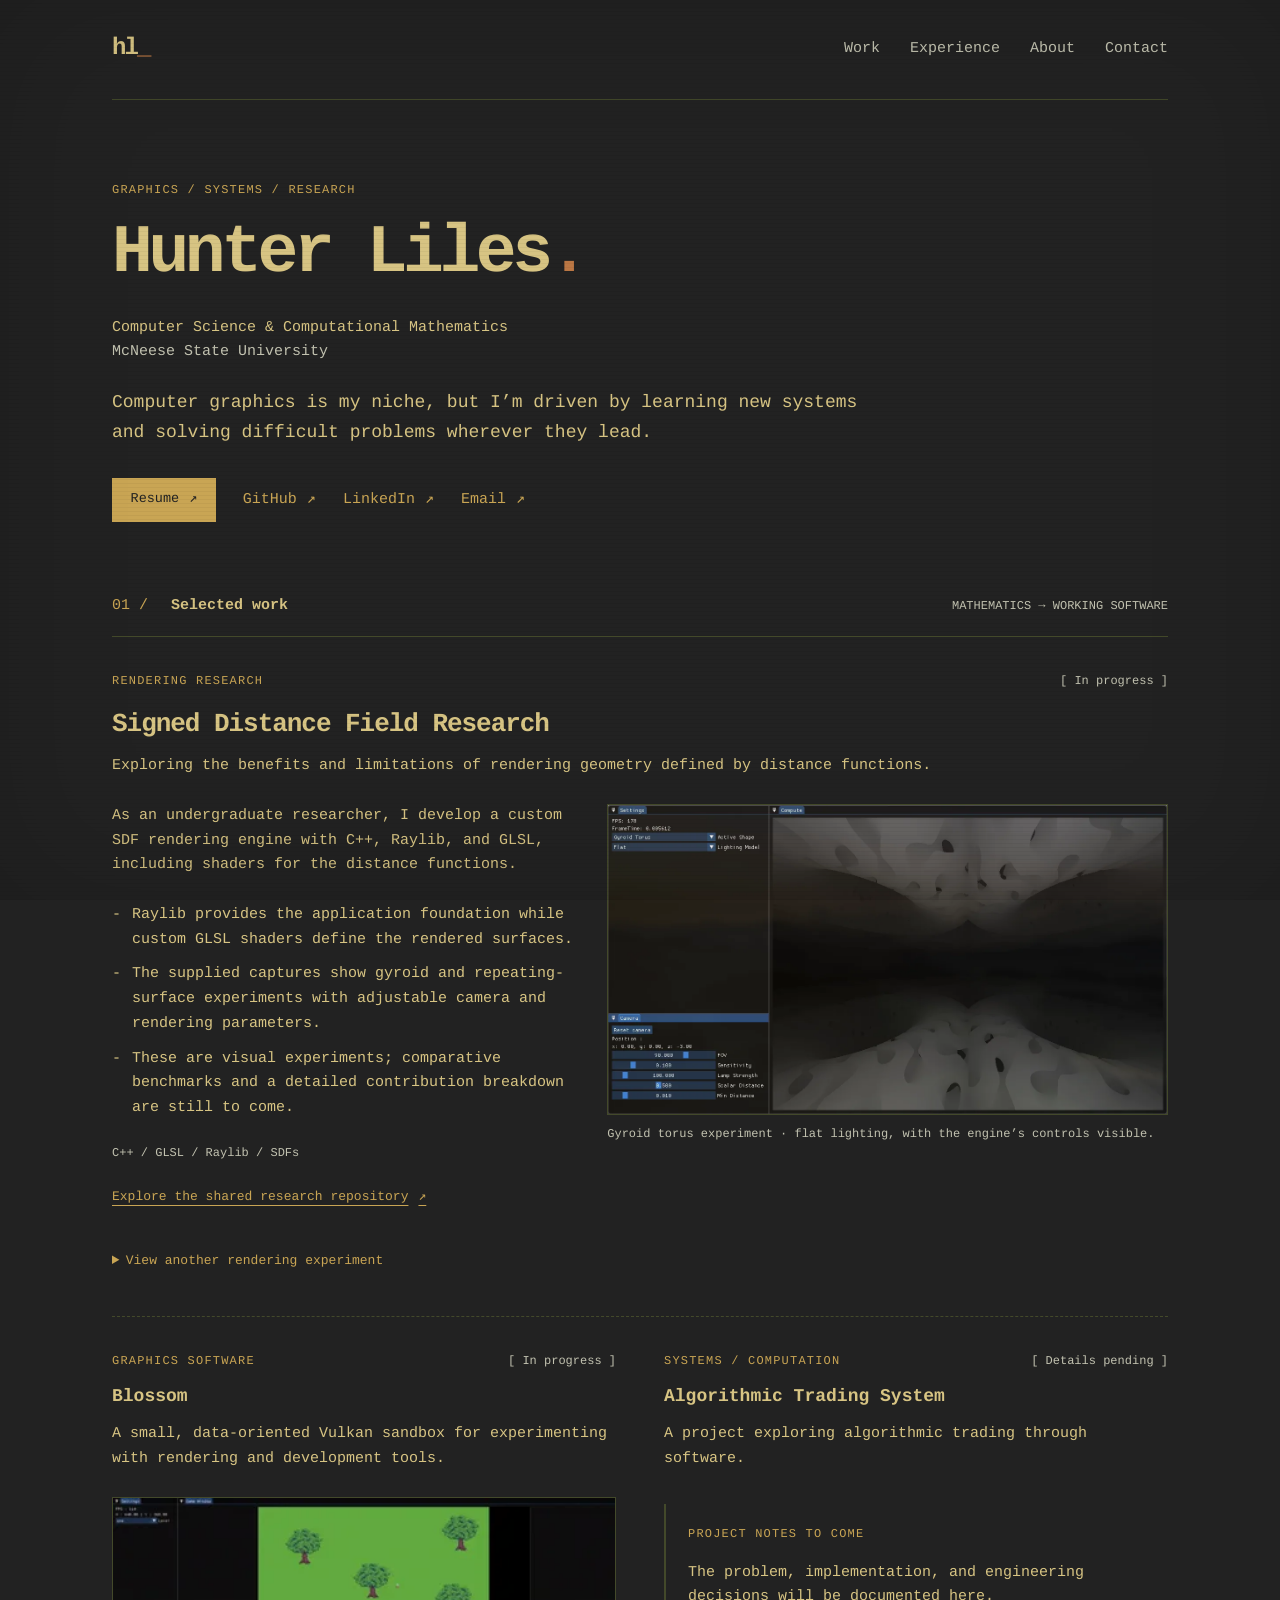
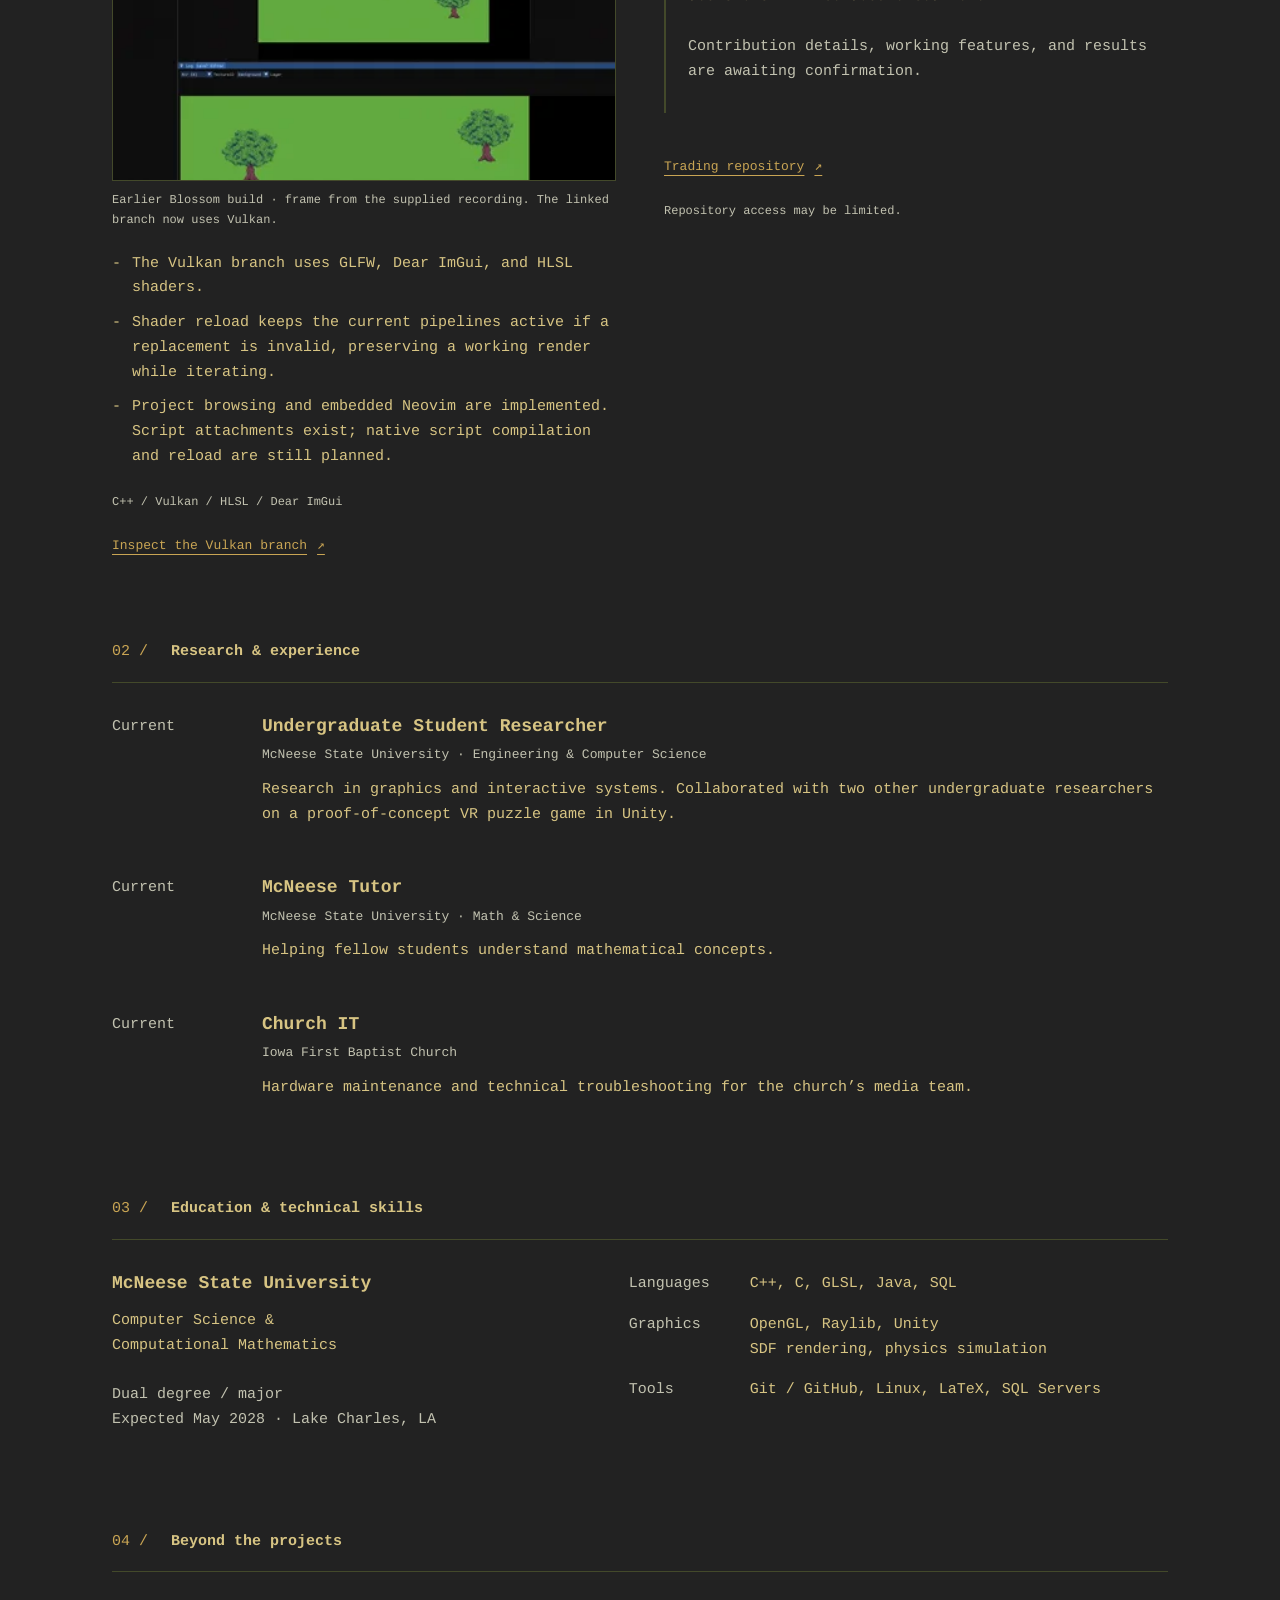
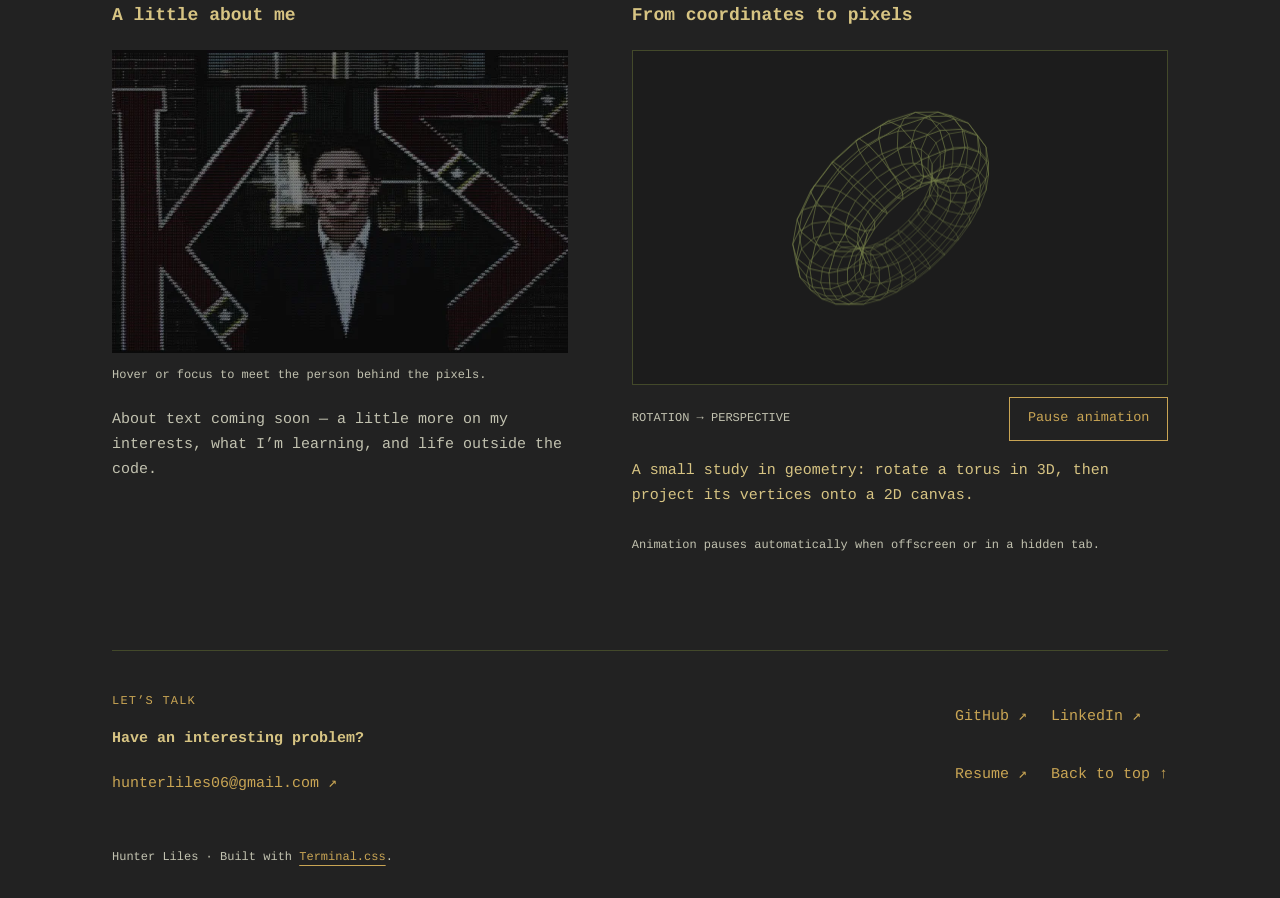
==== commit 61ee30ee: "Refine portfolio assets and presentation Remove development-only checks, generated metadata, custom " ====
--- a/public/index.html
+++ b/public/index.html
@@ -362,14 +362,7 @@
             <div class="renderer" id="renderer">
               <h3>From coordinates to pixels</h3>
               <div class="renderer-stage">
-                <img
-                  id="renderer-fallback"
-                  src="assets/renderer-static.svg"
-                  width="560"
-                  height="350"
-                  loading="lazy"
-                  alt="Static wireframe torus illustrating projected three-dimensional geometry."
-                /><canvas
+                <canvas
                   id="renderer-canvas"
                   width="560"
                   height="350"
@@ -394,7 +387,7 @@
                 its vertices onto a 2D canvas.
               </p>
               <p class="small muted" id="renderer-status">
-                Static preview. Animation is an optional enhancement.
+                Animation loads when this section enters the viewport.
               </p>
             </div>
           </div>
--- a/public/style.css
+++ b/public/style.css
@@ -13,8 +13,11 @@
   --global-line-height: 1.65em;
   --page-width: 1120px;
   --rule-color: #43492a;
-}
-html { scroll-padding-top: 24px; }
+  --tap-target: 44px;
+}
+html {
+  scroll-padding-top: 24px;
+}
 body::after {
   content: "";
   position: fixed;
@@ -24,111 +27,439 @@
   background: repeating-linear-gradient(transparent 0 3px, #0000000a 3px 4px);
   box-shadow: inset 0 0 140px #00000024;
 }
-[hidden] { display: none !important; }
-a:focus-visible, button:focus-visible, summary:focus-visible {
+[hidden] {
+  display: none !important;
+}
+a:focus-visible,
+button:focus-visible,
+summary:focus-visible {
   outline: 2px solid var(--primary-color);
   outline-offset: 5px;
 }
-a { text-underline-offset: 5px; }
-.container { padding-inline: 32px; }
-.muted, .technologies { color: var(--secondary-color); }
-.accent { color: var(--rust-color); }
-.section-index { color: var(--primary-color); }
-.small, .eyebrow, .status, .technologies { font-size: 12px; }
-.eyebrow { color: var(--warm-color); letter-spacing: .1em; margin-bottom: 14px; }
-.skip-link { position: absolute; top: 12px; left: 20px; transform: translateY(-180%); z-index: 10; padding: 12px; background: var(--background-color); }
-.skip-link:focus { transform: translateY(0); }
-.site-header { min-height: 100px; border-bottom: 1px solid var(--rule-color); gap: 32px; }
-.wordmark { font-size: 24px; font-weight: bold; letter-spacing: -.08em; color: var(--font-color); }
-.wordmark span { color: var(--rust-color); }
-.terminal-menu ul { margin: 0; }
-.terminal-menu li a { min-height: 44px; display: flex !important; align-items: center; }
-.intro { padding: 78px 0 72px; max-width: 820px; }
-.terminal h1 { font-size: clamp(38px, 6vw, 68px); letter-spacing: -.065em; line-height: 1.1; padding: 0 0 24px; }
-.degree { margin-bottom: 24px; }
-.positioning { font-size: 18px; line-height: 1.65; max-width: 760px; }
-.link-row { display: flex; flex-wrap: wrap; align-items: center; gap: 12px 27px; margin-top: 28px; }
-.link-row a, .footer-links a, .project-link { display: inline-flex; align-items: center; gap: 10px; min-height: 44px; }
-.section { margin-bottom: 72px; }
-.section-heading { display: flex; align-items: baseline; justify-content: space-between; flex-wrap: wrap; gap: 10px 20px; border-bottom: 1px solid var(--rule-color); padding-bottom: 17px; margin-bottom: 32px; }
-.section-heading h2 { margin: 0; }
-.section-index { margin-right: 14px; font-weight: normal; }
-.terminal h3 { font-size: 18px; line-height: 1.4; margin-bottom: 12px; }
-.featured > h3 { font-size: 26px; letter-spacing: -.04em; }
-.project-heading { display: flex; flex-wrap: wrap; justify-content: space-between; align-items: baseline; gap: 8px; margin-bottom: 12px; }
-.project-heading .eyebrow { margin: 0; }
-.status { color: var(--secondary-color); }
-.status::before { content: "[ "; }
-.status::after { content: " ]"; }
-.project-summary { color: var(--font-color); margin-bottom: 25px; }
-.featured-grid { display: grid; grid-template-columns: .95fr 1.15fr; gap: 32px; align-items: start; }
-.project-media img { width: 100%; height: auto; display: block; border: 1px solid var(--rule-color); }
-.project-media a { display: block; }
-figure > figcaption { text-align: left; font-size: 12px; line-height: 1.6; margin-top: 10px; }
-.evidence { margin-top: 16px; margin-bottom: 20px; }
-.evidence li { margin-bottom: 10px; }
-.technologies { margin-bottom: 10px; }
-.project-link { text-decoration: underline; font-size: 13px; }
-.more-evidence { margin-top: 20px; }
-summary { cursor: pointer; color: var(--primary-color); min-height: 44px; padding: 9px 0; font-size: 13px; }
-.more-evidence figure { max-width: 780px; margin-top: 12px; }
-.more-evidence img { width: 100%; height: auto; display: block; }
-.project-grid { display: grid; grid-template-columns: 1fr 1fr; gap: 48px; margin-top: 32px; padding-top: 32px; border-top: 1px dashed var(--rule-color); }
-.project-grid .project-media { margin-bottom: 22px; }
-.draft-copy { border-left: 2px solid var(--rule-color); padding: 18px 0 4px 22px; margin: 32px 0; }
-.availability-note { margin-top: 10px; }
-.experience-row { display: grid; grid-template-columns: 130px 1fr; gap: 20px; padding: 0 0 24px; }
-.experience-row:last-child { padding-bottom: 0; }
-.experience-row h3 { margin-bottom: 3px; }
-.organization { color: var(--secondary-color); font-size: 13px; margin-bottom: 10px; }
-.qualifications-grid { display: grid; grid-template-columns: 1fr 1.15fr; gap: 48px; }
-.skills { margin: 0; }
-.skills > div { display: grid; grid-template-columns: 105px 1fr; gap: 16px; margin-bottom: 16px; }
-.skills dt { color: var(--secondary-color); }
-.skills dd { margin: 0; }
-.about-grid { display: grid; grid-template-columns: .85fr 1fr; gap: 64px; }
-.portrait { display: block; position: relative; width: 100%; aspect-ratio: 3 / 2; background: #1c1c1c; margin: 20px 0 10px; }
-.portrait img { display: block; position: absolute; width: 100%; height: 100%; object-fit: cover; }
-.portrait-ascii { transition: opacity 240ms ease; }
-.portrait:hover .portrait-ascii, .portrait:focus-visible .portrait-ascii { opacity: 0; }
-.portrait-hint { margin-bottom: 20px; }
-.renderer-stage { position: relative; aspect-ratio: 8 / 5; background: #1c1c1c; border: 1px solid var(--rule-color); margin-top: 20px; }
-.renderer-stage canvas, .renderer-stage img { width: 100%; height: 100%; display: block; }
-.renderer-controls { display: flex; align-items: center; justify-content: space-between; flex-wrap: wrap; gap: 10px; margin: 12px 0 18px; }
-.renderer-controls button { min-height: 44px; }
-.site-footer { border-top: 1px solid var(--rule-color); padding: 38px 0 28px; display: grid; grid-template-columns: 1fr auto; gap: 24px; }
-.site-footer h2 { margin-bottom: 12px; }
-.email-link { display: inline-block; padding-block: 8px; overflow-wrap: anywhere; }
-.footer-links { display: grid; grid-template-columns: auto auto; gap: 0 24px; }
-.footer-note { grid-column: 1 / -1; margin: 16px 0 0; }
-.footer-note a { text-decoration: underline; }
+a {
+  text-underline-offset: 5px;
+}
+.container {
+  padding-inline: 32px;
+}
+.muted,
+.technologies,
+.status {
+  color: var(--secondary-color);
+}
+.accent {
+  color: var(--rust-color);
+}
+.section-index {
+  color: var(--primary-color);
+}
+.small,
+.eyebrow,
+.status,
+.technologies {
+  font-size: 12px;
+}
+.eyebrow {
+  color: var(--warm-color);
+  letter-spacing: 0.1em;
+  margin-bottom: 14px;
+}
+.skip-link {
+  position: absolute;
+  top: 12px;
+  left: 20px;
+  transform: translateY(-180%);
+  z-index: 10;
+  padding: 12px;
+  background: var(--background-color);
+}
+.skip-link:focus {
+  transform: translateY(0);
+}
+.site-header {
+  min-height: 100px;
+  border-bottom: 1px solid var(--rule-color);
+  gap: 32px;
+}
+.wordmark {
+  font-size: 24px;
+  font-weight: bold;
+  letter-spacing: -0.08em;
+  color: var(--font-color);
+}
+.wordmark span {
+  color: var(--rust-color);
+}
+.terminal-menu ul {
+  margin: 0;
+}
+.terminal-menu li a {
+  min-height: var(--tap-target);
+  display: flex !important;
+  align-items: center;
+}
+.intro {
+  padding: 78px 0 72px;
+  max-width: 820px;
+}
+.terminal h1 {
+  font-size: clamp(38px, 6vw, 68px);
+  letter-spacing: -0.065em;
+  line-height: 1.1;
+  padding: 0 0 24px;
+}
+.degree {
+  margin-bottom: 24px;
+}
+.positioning {
+  font-size: 18px;
+  line-height: 1.65;
+  max-width: 760px;
+}
+.link-row {
+  display: flex;
+  flex-wrap: wrap;
+  align-items: center;
+  gap: 12px 27px;
+  margin-top: 28px;
+}
+.link-row a,
+.footer-links a,
+.project-link {
+  display: inline-flex;
+  align-items: center;
+  gap: 10px;
+  min-height: var(--tap-target);
+}
+.section {
+  margin-bottom: 72px;
+}
+.section-heading {
+  display: flex;
+  align-items: baseline;
+  justify-content: space-between;
+  flex-wrap: wrap;
+  gap: 10px 20px;
+  border-bottom: 1px solid var(--rule-color);
+  padding-bottom: 17px;
+  margin-bottom: 32px;
+}
+.section-heading h2 {
+  margin: 0;
+}
+.section-index {
+  margin-right: 14px;
+  font-weight: normal;
+}
+.terminal h3 {
+  font-size: 18px;
+  line-height: 1.4;
+  margin-bottom: 12px;
+}
+.featured > h3 {
+  font-size: 26px;
+  letter-spacing: -0.04em;
+}
+.project-heading {
+  display: flex;
+  flex-wrap: wrap;
+  justify-content: space-between;
+  align-items: baseline;
+  gap: 8px;
+  margin-bottom: 12px;
+}
+.project-heading .eyebrow {
+  margin: 0;
+}
+.status::before {
+  content: "[ ";
+}
+.status::after {
+  content: " ]";
+}
+.project-summary {
+  color: var(--font-color);
+  margin-bottom: 25px;
+}
+.featured-grid {
+  display: grid;
+  grid-template-columns: 0.95fr 1.15fr;
+  gap: 32px;
+  align-items: start;
+}
+.project-media img,
+.more-evidence img {
+  width: 100%;
+  height: auto;
+  display: block;
+}
+.project-media img {
+  border: 1px solid var(--rule-color);
+}
+.project-media a {
+  display: block;
+}
+figure > figcaption {
+  text-align: left;
+  font-size: 12px;
+  line-height: 1.6;
+  margin-top: 10px;
+}
+.evidence {
+  margin-top: 16px;
+  margin-bottom: 20px;
+}
+.evidence li {
+  margin-bottom: 10px;
+}
+.technologies {
+  margin-bottom: 10px;
+}
+.project-link {
+  text-decoration: underline;
+  font-size: 13px;
+}
+.more-evidence {
+  margin-top: 20px;
+}
+summary {
+  cursor: pointer;
+  color: var(--primary-color);
+  min-height: var(--tap-target);
+  padding: 9px 0;
+  font-size: 13px;
+}
+.more-evidence figure {
+  max-width: 780px;
+  margin-top: 12px;
+}
+.project-grid {
+  display: grid;
+  grid-template-columns: 1fr 1fr;
+  gap: 48px;
+  margin-top: 32px;
+  padding-top: 32px;
+  border-top: 1px dashed var(--rule-color);
+}
+.project-grid .project-media {
+  margin-bottom: 22px;
+}
+.draft-copy {
+  border-left: 2px solid var(--rule-color);
+  padding: 18px 0 4px 22px;
+  margin: 32px 0;
+}
+.availability-note {
+  margin-top: 10px;
+}
+.experience-row {
+  display: grid;
+  grid-template-columns: 130px 1fr;
+  gap: 20px;
+  padding: 0 0 24px;
+}
+.experience-row:last-child {
+  padding-bottom: 0;
+}
+.experience-row h3 {
+  margin-bottom: 3px;
+}
+.organization {
+  color: var(--secondary-color);
+  font-size: 13px;
+  margin-bottom: 10px;
+}
+.qualifications-grid {
+  display: grid;
+  grid-template-columns: 1fr 1.15fr;
+  gap: 48px;
+}
+.skills {
+  margin: 0;
+}
+.skills > div {
+  display: grid;
+  grid-template-columns: 105px 1fr;
+  gap: 16px;
+  margin-bottom: 16px;
+}
+.skills dt {
+  color: var(--secondary-color);
+}
+.skills dd {
+  margin: 0;
+}
+.about-grid {
+  display: grid;
+  grid-template-columns: 0.85fr 1fr;
+  gap: 64px;
+}
+.portrait {
+  display: block;
+  position: relative;
+  width: 100%;
+  aspect-ratio: 3 / 2;
+  background: var(--code-bg-color);
+  margin: 20px 0 10px;
+}
+.portrait img {
+  display: block;
+  position: absolute;
+  width: 100%;
+  height: 100%;
+  object-fit: cover;
+}
+.portrait-ascii {
+  transition: opacity 240ms ease;
+}
+.portrait:hover .portrait-ascii,
+.portrait:focus-visible .portrait-ascii {
+  opacity: 0;
+}
+.portrait-hint {
+  margin-bottom: 20px;
+}
+.renderer-stage {
+  position: relative;
+  aspect-ratio: 8 / 5;
+  background: var(--code-bg-color);
+  border: 1px solid var(--rule-color);
+  margin-top: 20px;
+}
+.renderer-stage canvas {
+  width: 100%;
+  height: 100%;
+  display: block;
+}
+.renderer-controls {
+  display: flex;
+  align-items: center;
+  justify-content: space-between;
+  flex-wrap: wrap;
+  gap: 10px;
+  margin: 12px 0 18px;
+}
+.renderer-controls button {
+  min-height: var(--tap-target);
+}
+.site-footer {
+  border-top: 1px solid var(--rule-color);
+  padding: 38px 0 28px;
+  display: grid;
+  grid-template-columns: 1fr auto;
+  gap: 24px;
+}
+.site-footer h2 {
+  margin-bottom: 12px;
+}
+.email-link {
+  display: inline-block;
+  padding-block: 8px;
+  overflow-wrap: anywhere;
+}
+.footer-links {
+  display: grid;
+  grid-template-columns: auto auto;
+  gap: 0 24px;
+}
+.footer-note {
+  grid-column: 1 / -1;
+  margin: 16px 0 0;
+}
+.footer-note a {
+  text-decoration: underline;
+}
 @media (max-width: 800px) {
-  .featured-grid { grid-template-columns: 1fr; }
-  .featured-grid .project-media { max-width: 650px; }
-  .project-grid { gap: 28px; }
-  .qualifications-grid, .about-grid { gap: 32px; }
-  .skills > div { grid-template-columns: 1fr; gap: 3px; }
-  .section-heading > .small { display: none; }
+  .featured-grid {
+    grid-template-columns: 1fr;
+  }
+  .featured-grid .project-media {
+    max-width: 650px;
+  }
+  .project-grid {
+    gap: 28px;
+  }
+  .qualifications-grid,
+  .about-grid {
+    gap: 32px;
+  }
+  .skills > div {
+    grid-template-columns: 1fr;
+    gap: 3px;
+  }
+  .section-heading > .small {
+    display: none;
+  }
 }
 @media (max-width: 600px) {
-  .container { padding-inline: 20px; }
-  .site-header { min-height: 100px; flex-direction: row; align-items: center; gap: 20px; }
-  .terminal-menu ul { display: grid; grid-template-columns: auto auto; justify-content: end; gap: 0 18px; }
-  .terminal-menu li { margin: 0; }
-  .intro { padding: 48px 0; }
-  .positioning { font-size: 16px; }
-  .project-grid, .qualifications-grid, .about-grid { grid-template-columns: 1fr; gap: 36px; }
-  .section { margin-bottom: 48px; }
-  .section-heading { margin-bottom: 24px; }
-  .experience-row { grid-template-columns: 1fr; gap: 0; }
-  .experience-row > p { font-size: 12px; margin-bottom: 5px; }
-  .skills > div { grid-template-columns: 85px 1fr; gap: 12px; }
-  .site-footer { grid-template-columns: 1fr; }
-  .footer-links { display: flex; flex-wrap: wrap; gap: 0 22px; }
+  .container {
+    padding-inline: 20px;
+  }
+  .site-header {
+    min-height: 100px;
+    flex-direction: row;
+    align-items: center;
+    gap: 20px;
+  }
+  .terminal-menu ul {
+    display: grid;
+    grid-template-columns: auto auto;
+    justify-content: end;
+    gap: 0 18px;
+  }
+  .terminal-menu li {
+    margin: 0;
+  }
+  .intro {
+    padding: 48px 0;
+  }
+  .positioning {
+    font-size: 16px;
+  }
+  .project-grid,
+  .qualifications-grid,
+  .about-grid {
+    grid-template-columns: 1fr;
+    gap: 36px;
+  }
+  .section {
+    margin-bottom: 48px;
+  }
+  .section-heading {
+    margin-bottom: 24px;
+  }
+  .experience-row {
+    grid-template-columns: 1fr;
+    gap: 0;
+  }
+  .experience-row > p {
+    font-size: 12px;
+    margin-bottom: 5px;
+  }
+  .skills > div {
+    grid-template-columns: 85px 1fr;
+    gap: 12px;
+  }
+  .site-footer {
+    grid-template-columns: 1fr;
+  }
+  .footer-links {
+    display: flex;
+    flex-wrap: wrap;
+    gap: 0 22px;
+  }
 }
 @media (hover: none), (pointer: coarse) {
-  .portrait .portrait-ascii, .portrait-hint { display: none; }
+  .portrait .portrait-ascii,
+  .portrait-hint {
+    display: none;
+  }
 }
 @media (prefers-reduced-motion: reduce) {
-  *, *::before, *::after { transition: none !important; animation: none !important; }
-}
+  *,
+  *::before,
+  *::after {
+    transition: none !important;
+    animation: none !important;
+  }
+}
